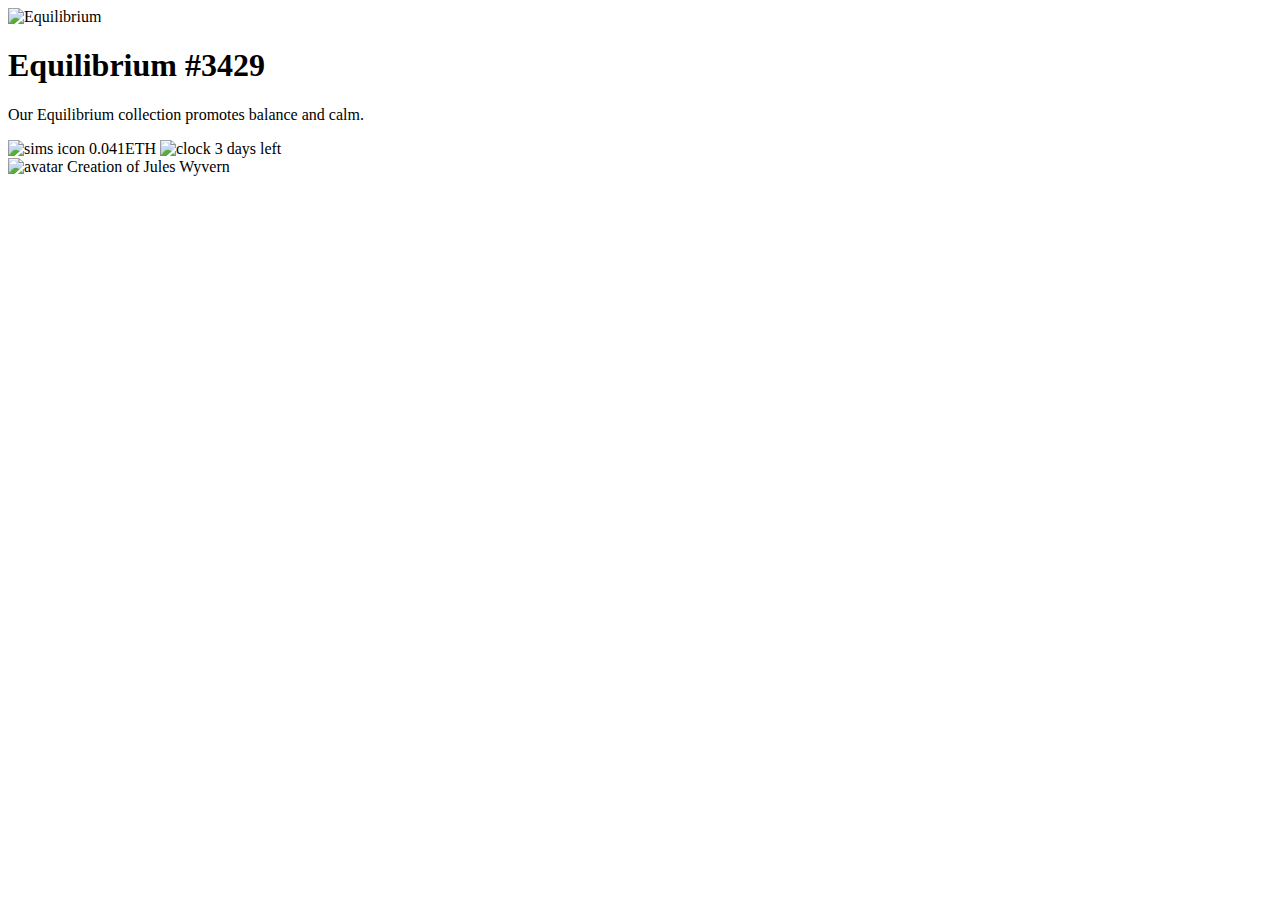
==== index.html @ 0444e83e "Update and rename nft-card.html to index.html" ====
<!DOCTYPE html>
<html>

<head>
    <meta name="viewport" , content="width=device-width" , initial-scale="1">
    <link rel="preconnect" href="https://fonts.googleapis.com">
    <link rel="preconnect" href="https://fonts.gstatic.com" crossorigin>
    <link href="https://fonts.googleapis.com/css2?family=Outfit:wght@300;400;600&display=swap" rel="stylesheet">
    <link rel="stylesheet" href="C:\code\projects\nft-card\nft-card.css">
</head>

<body>
    <div class="main">
        <img src="C:\code\nft-preview-card-component-main\images\image-equilibrium.jpg" class="image" alt="Equilibrium">

        <h1>Equilibrium #3429</h1>
        <p>
            Our Equilibrium collection promotes balance and calm.
        </p>

        <span class="sims">
            <img class="figure" src="C:\code\nft-preview-card-component-main\images\icon-ethereum.svg" alt="sims icon">
            0.041ETH
        </span>
        <span class="time">
            <img class="clock" src="C:\code\nft-preview-card-component-main\images\icon-clock.svg" alt="clock">
            3 days left
        </span>

        <footer>
            <img class="avatar" src="C:\code\nft-preview-card-component-main\images\image-avatar.png" alt="avatar">
            <span class="text">Creation of <span class="hover">Jules Wyvern</span></span>
        </footer>
    </div>

</body>

</html>
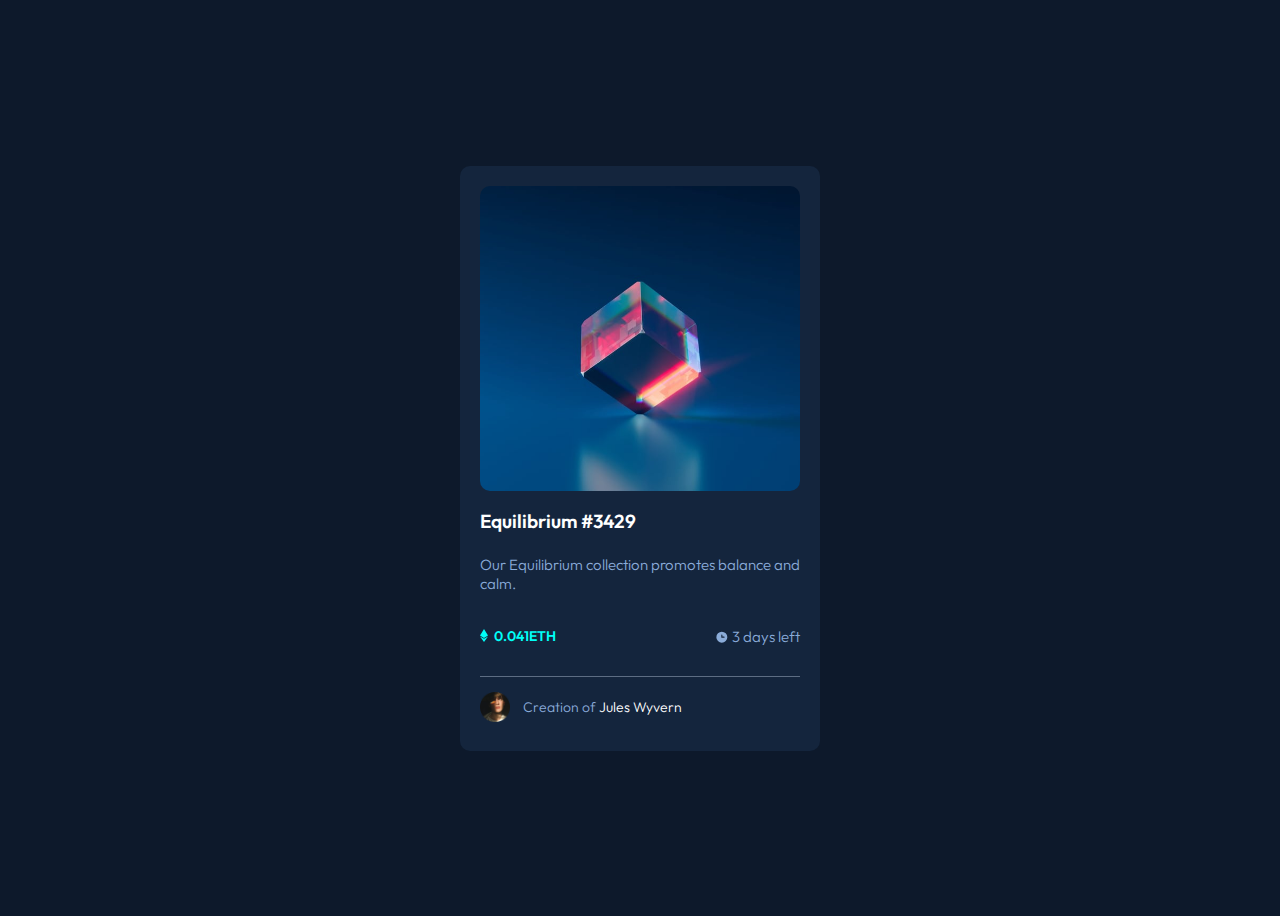
==== commit 6336bcb9: "Update index.html" ====
--- a/index.html
+++ b/index.html
@@ -6,12 +6,12 @@
     <link rel="preconnect" href="https://fonts.googleapis.com">
     <link rel="preconnect" href="https://fonts.gstatic.com" crossorigin>
     <link href="https://fonts.googleapis.com/css2?family=Outfit:wght@300;400;600&display=swap" rel="stylesheet">
-    <link rel="stylesheet" href="C:\code\projects\nft-card\nft-card.css">
+    <link rel="stylesheet" href="nft-card.css">
 </head>
 
 <body>
     <div class="main">
-        <img src="C:\code\nft-preview-card-component-main\images\image-equilibrium.jpg" class="image" alt="Equilibrium">
+        <img src="images\image-equilibrium.jpg" class="image" alt="Equilibrium">
 
         <h1>Equilibrium #3429</h1>
         <p>
@@ -19,16 +19,16 @@
         </p>
 
         <span class="sims">
-            <img class="figure" src="C:\code\nft-preview-card-component-main\images\icon-ethereum.svg" alt="sims icon">
+            <img class="figure" src="images\icon-ethereum.svg" alt="sims icon">
             0.041ETH
         </span>
         <span class="time">
-            <img class="clock" src="C:\code\nft-preview-card-component-main\images\icon-clock.svg" alt="clock">
+            <img class="clock" src="images\icon-clock.svg" alt="clock">
             3 days left
         </span>
 
         <footer>
-            <img class="avatar" src="C:\code\nft-preview-card-component-main\images\image-avatar.png" alt="avatar">
+            <img class="avatar" src="images\image-avatar.png" alt="avatar">
             <span class="text">Creation of <span class="hover">Jules Wyvern</span></span>
         </footer>
     </div>
--- a/nft-card.css
+++ b/nft-card.css
@@ -0,0 +1,133 @@
+* {
+    box-sizing: border-box;
+}
+
+body {
+    background-color: hsl(217, 54%, 11%);
+    height: 100vh;
+    display: grid;
+}
+
+.main {
+    width: 40vh;
+    height: 65vh;
+    display: grid;
+    grid-template-columns: 50% 50%;
+    grid-template-rows: 56% 10% 15% 9% 10%;
+    grid-template-areas:
+        "image image"
+        "h1 h1"
+        "text text"
+        "sims time"
+        "footer footer";
+    background-color: hsl(216, 50%, 16%);
+    padding: 20px;
+    align-self: center;
+    justify-self: center;
+    border-radius: 10px;
+}
+
+.image {
+    grid-area: image;
+    height: 100%;
+    width: 100%;
+    border-radius: 10px;
+}
+
+h1 {
+    grid-area: h1;
+    font-family: 'Outfit', san-serif;
+    font-weight: 600;
+    color: white;
+    font-size: 19px;
+    margin-top: 18px;
+}
+
+h1:hover {
+    color: hsl(178, 100%, 50%)
+}
+
+p {
+    grid-area: text;
+    font-family: 'Outfit', san-serif;
+    font-weight: 300;
+    color: hsl(215, 51%, 70%);
+    font-size: 15px;
+    margin: 10px 0px 15px 0px;
+}
+
+.sims {
+    grid-area: sims;
+    background-image: url("C:\pics-for-code\icon-ethereum.svg");
+    background-position: left;
+    background-repeat: no-repeat;
+    font-family: 'Outfit', san-serif;
+    font-weight: 600;
+    color: hsl(178, 100%, 50%);
+    font-size: 14px;
+}
+
+.time {
+    grid-area: time;
+    background-image: url("C:\pics-for-code\icon-clock.svg") left / no-repeat;
+    font-family: 'Outfit', san-serif;
+    font-weight: 300;
+    color: hsl(215, 51%, 70%);
+    font-size: 15px;
+    text-align: right;
+}
+
+.time,
+.sims {
+    height: 40px;
+}
+
+.figure {
+    width: 8px;
+    height: 13px;
+    margin-right: 3px;
+    position: relative;
+    top: 1px;
+}
+
+.clock {
+    width: 14px;
+    height: 14px;
+    position: relative;
+    top: 2px;
+}
+
+footer {
+    grid-area: footer;
+    border-top: 0.4px solid hsl(215, 17%, 44%);
+    padding-top: 15px;
+    font-family: 'Outfit', san-serif;
+    font-weight: 300;
+    color: hsl(215, 51%, 70%);
+    font-size: 15px;
+}
+
+.text {
+    margin: 0px 0px 40px 10px;
+    position: relative;
+    bottom: 10px;
+    font-size: 14px;
+}
+
+.avatar {
+    width: 30px;
+    height: 30px;
+    justify-self: center;
+
+}
+
+.hover {
+    color: white;
+}
+
+@media screen and (max-width: 375px) {
+    .main {
+        width: 90%;
+        height: 85%
+    }
+}